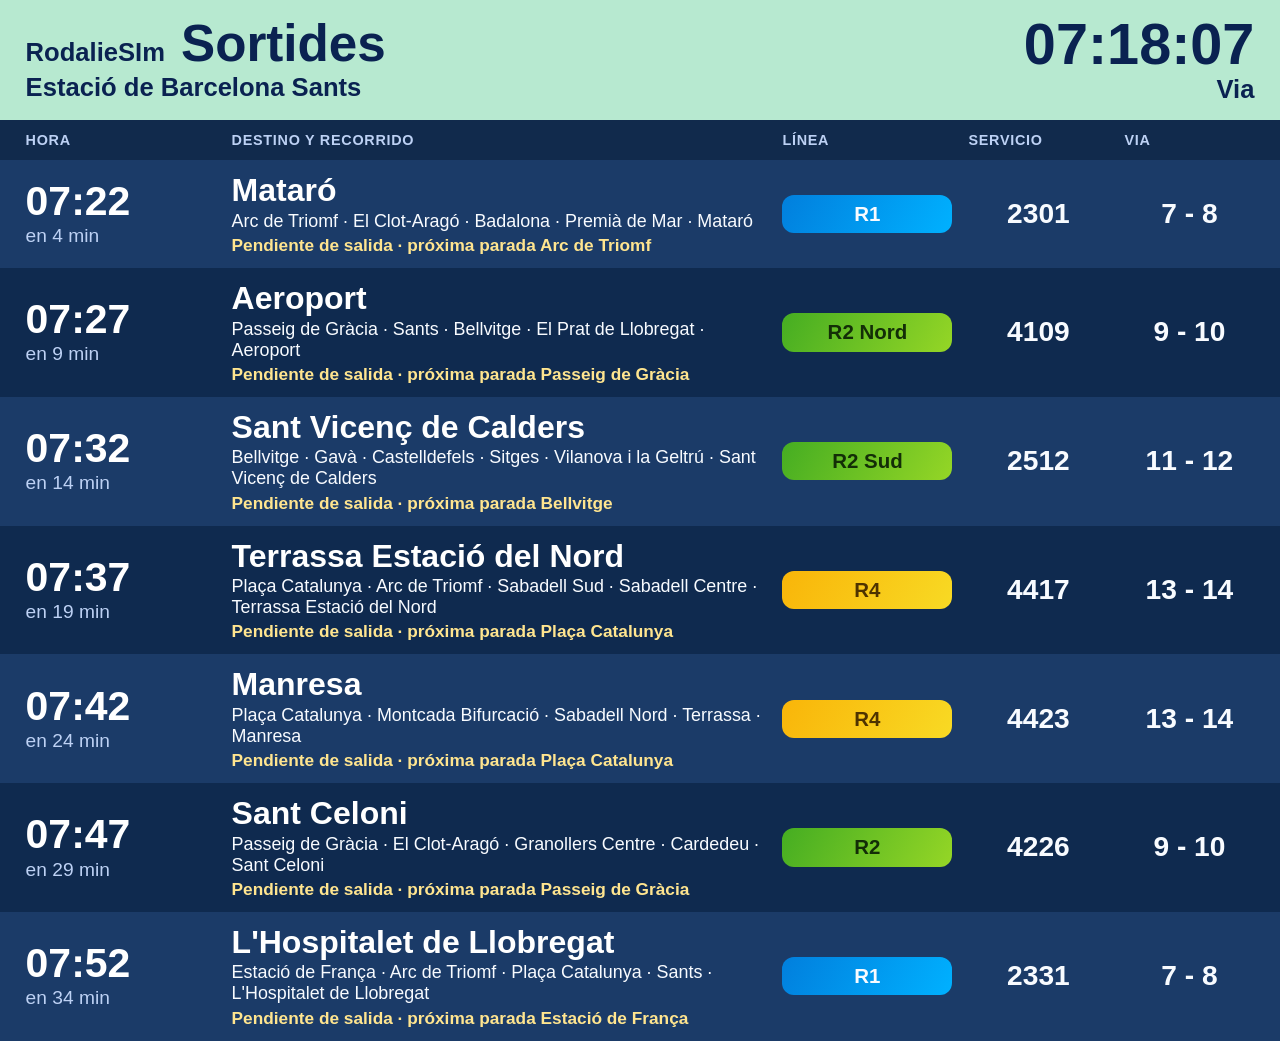
==== index.html @ 5c64d82a "Hacer panel dinámico con hora real y progreso por estaciones" ====
<!DOCTYPE html>
<html lang="es">
<head>
  <meta charset="UTF-8" />
  <meta name="viewport" content="width=device-width, initial-scale=1.0" />
  <title>RodalieSIm | Sortides</title>
  <link rel="stylesheet" href="styles.css" />
</head>
<body>
  <main class="board" aria-label="Panel de salidas RodalieSIm">
    <header class="board-header">
      <div class="brand-block">
        <p class="brand">RodalieSIm</p>
        <h1>Sortides</h1>
        <p class="station">Estació de Barcelona Sants</p>
      </div>
      <div class="clock-block" aria-live="polite">
        <p id="clock">00:00:00</p>
        <p class="track-label">Via</p>
      </div>
    </header>

    <section class="departures" aria-label="Listado de salidas">
      <div class="departure-head">
        <p>Hora</p>
        <p>Destino y recorrido</p>
        <p>Línea</p>
        <p>Servicio</p>
        <p>Via</p>
      </div>
      <div id="departures-list"></div>
    </section>
  </main>

  <template id="departure-row-template">
    <article class="departure-row">
      <div class="time-block">
        <p class="time">00:00</p>
        <p class="countdown">en 0 min</p>
      </div>
      <div class="route">
        <p class="destination"></p>
        <p class="stops"></p>
        <p class="status"></p>
      </div>
      <p class="line-pill"></p>
      <p class="service"></p>
      <p class="platform"></p>
    </article>
  </template>

  <script src="script.js"></script>
</body>
</html>
---- styles.css ----
:root {
  --header-bg: #b7e9d0;
  --row-dark: #0f2a4f;
  --row-light: #1b3b68;
  --text-main: #f8fbff;
  --text-strong: #ffffff;
  --muted: #bdd1f4;
}

* {
  box-sizing: border-box;
}

body {
  margin: 0;
  font-family: "Segoe UI", Tahoma, Geneva, Verdana, sans-serif;
  background: #071834;
  color: var(--text-main);
}

.board {
  width: 100%;
  min-height: 100vh;
}

.board-header {
  background: var(--header-bg);
  color: #0a2251;
  display: flex;
  justify-content: space-between;
  align-items: center;
  padding: 1rem 1.6rem;
  gap: 1rem;
}

.brand-block {
  display: grid;
  align-items: baseline;
  grid-template-columns: auto auto;
  column-gap: 1rem;
}

.brand {
  font-size: clamp(1.5rem, 2vw, 2.3rem);
  font-weight: 700;
  margin: 0;
}

h1 {
  margin: 0;
  font-size: clamp(2rem, 4vw, 4rem);
  font-weight: 800;
  line-height: 1;
}

.station {
  margin: 0.2rem 0 0;
  grid-column: 1 / span 2;
  font-size: clamp(1rem, 2vw, 2.4rem);
  font-weight: 700;
}

.clock-block {
  text-align: right;
}

#clock {
  margin: 0;
  font-size: clamp(2rem, 4.5vw, 5rem);
  font-weight: 700;
  line-height: 1;
}

.track-label {
  margin: 0.1rem 0 0;
  font-size: clamp(1rem, 2vw, 2rem);
  font-weight: 700;
}

.departures {
  display: flex;
  flex-direction: column;
}

.departure-head,
.departure-row {
  display: grid;
  grid-template-columns: minmax(110px, 190px) 1fr minmax(95px, 170px) minmax(100px, 140px) minmax(90px, 130px);
  gap: 1rem;
  align-items: center;
  padding: 0.75rem 1.6rem;
}

.departure-head {
  background: #112a4c;
  color: var(--muted);
  font-weight: 700;
  text-transform: uppercase;
  letter-spacing: 0.05em;
  font-size: 0.9rem;
}

.departure-head p {
  margin: 0;
}

.departure-row:nth-child(odd) {
  background: var(--row-light);
}

.departure-row:nth-child(even) {
  background: var(--row-dark);
}

.time-block {
  display: flex;
  flex-direction: column;
  align-items: flex-start;
}

.time {
  margin: 0;
  font-size: clamp(1.8rem, 3.2vw, 3.8rem);
  font-weight: 700;
  color: var(--text-strong);
  line-height: 1;
}

.countdown {
  margin: 0.2rem 0 0;
  font-size: clamp(0.85rem, 1.5vw, 1.4rem);
  color: var(--muted);
}

.destination {
  margin: 0;
  font-size: clamp(1.2rem, 2.5vw, 3rem);
  font-weight: 650;
  color: var(--text-strong);
}

.stops {
  margin: 0.1rem 0 0;
  font-size: clamp(0.9rem, 1.4vw, 1.5rem);
}

.status {
  margin: 0.2rem 0 0;
  font-size: clamp(0.9rem, 1.35vw, 1.4rem);
  color: #ffe58f;
  font-weight: 600;
}

.line-pill {
  justify-self: stretch;
  text-align: center;
  border-radius: 12px;
  padding: 0.45rem 0.7rem;
  font-size: clamp(1rem, 1.6vw, 1.9rem);
  font-weight: 800;
  margin: 0;
}

.line-r1 {
  background: linear-gradient(120deg, #017fdd, #00b1ff);
}

.line-r2,
.line-r2s {
  background: linear-gradient(120deg, #45ad22, #95d626);
  color: #132e07;
}

.line-r4 {
  background: linear-gradient(120deg, #f9b509, #f8da24);
  color: #4e3300;
}

.service,
.platform {
  margin: 0;
  text-align: center;
  font-size: clamp(1.2rem, 2.2vw, 2.4rem);
  font-weight: 700;
}

@media (max-width: 1024px) {
  .departure-head {
    display: none;
  }

  .departure-row {
    grid-template-columns: 110px 1fr 95px 90px;
    grid-template-areas:
      "time route line platform"
      "time route service platform";
  }

  .time-block {
    grid-area: time;
  }

  .route {
    grid-area: route;
  }

  .line-pill {
    grid-area: line;
  }

  .service {
    grid-area: service;
    text-align: left;
  }

  .platform {
    grid-area: platform;
  }
}

@media (max-width: 760px) {
  .board-header {
    flex-direction: column;
    align-items: flex-start;
  }

  .clock-block {
    text-align: left;
  }

  .departure-row {
    grid-template-columns: 95px 1fr;
    grid-template-areas:
      "time route"
      "line service"
      "platform platform";
    gap: 0.5rem 0.8rem;
  }

  .line-pill,
  .service,
  .platform {
    text-align: left;
  }
}
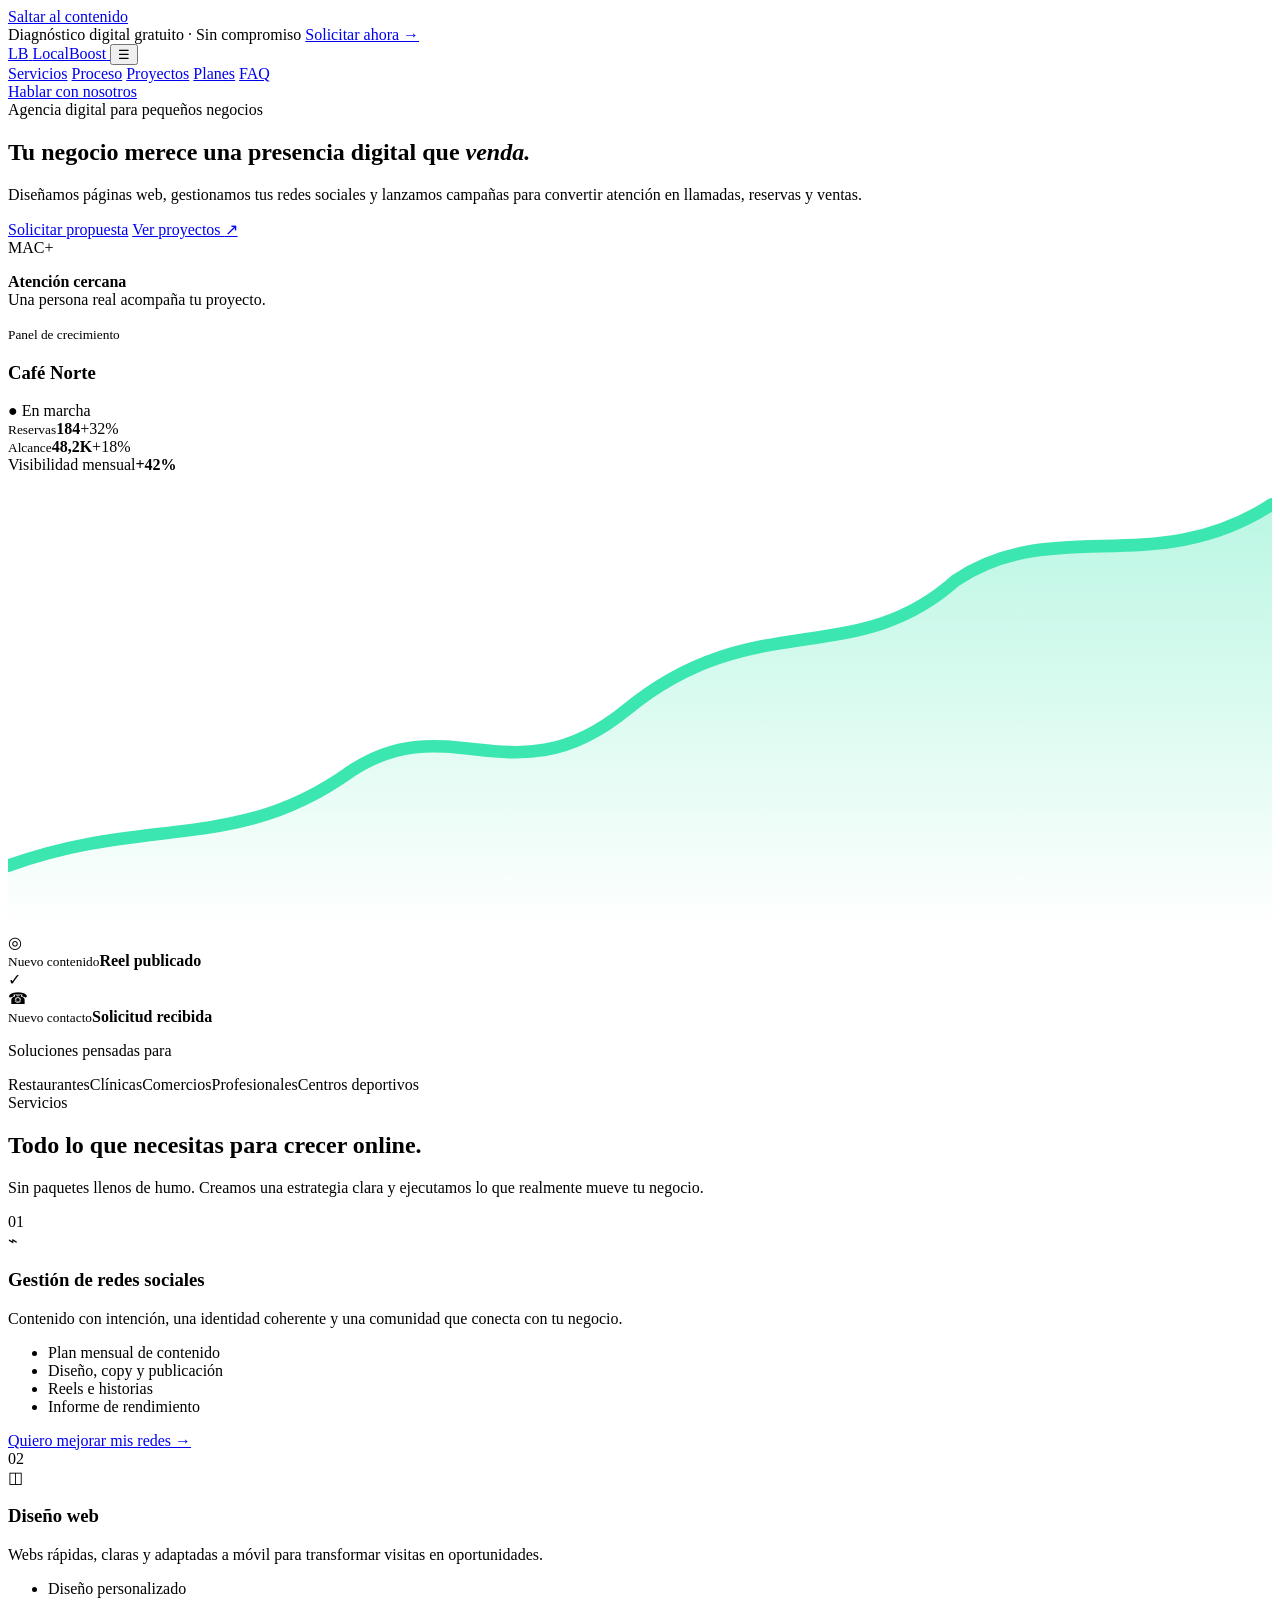
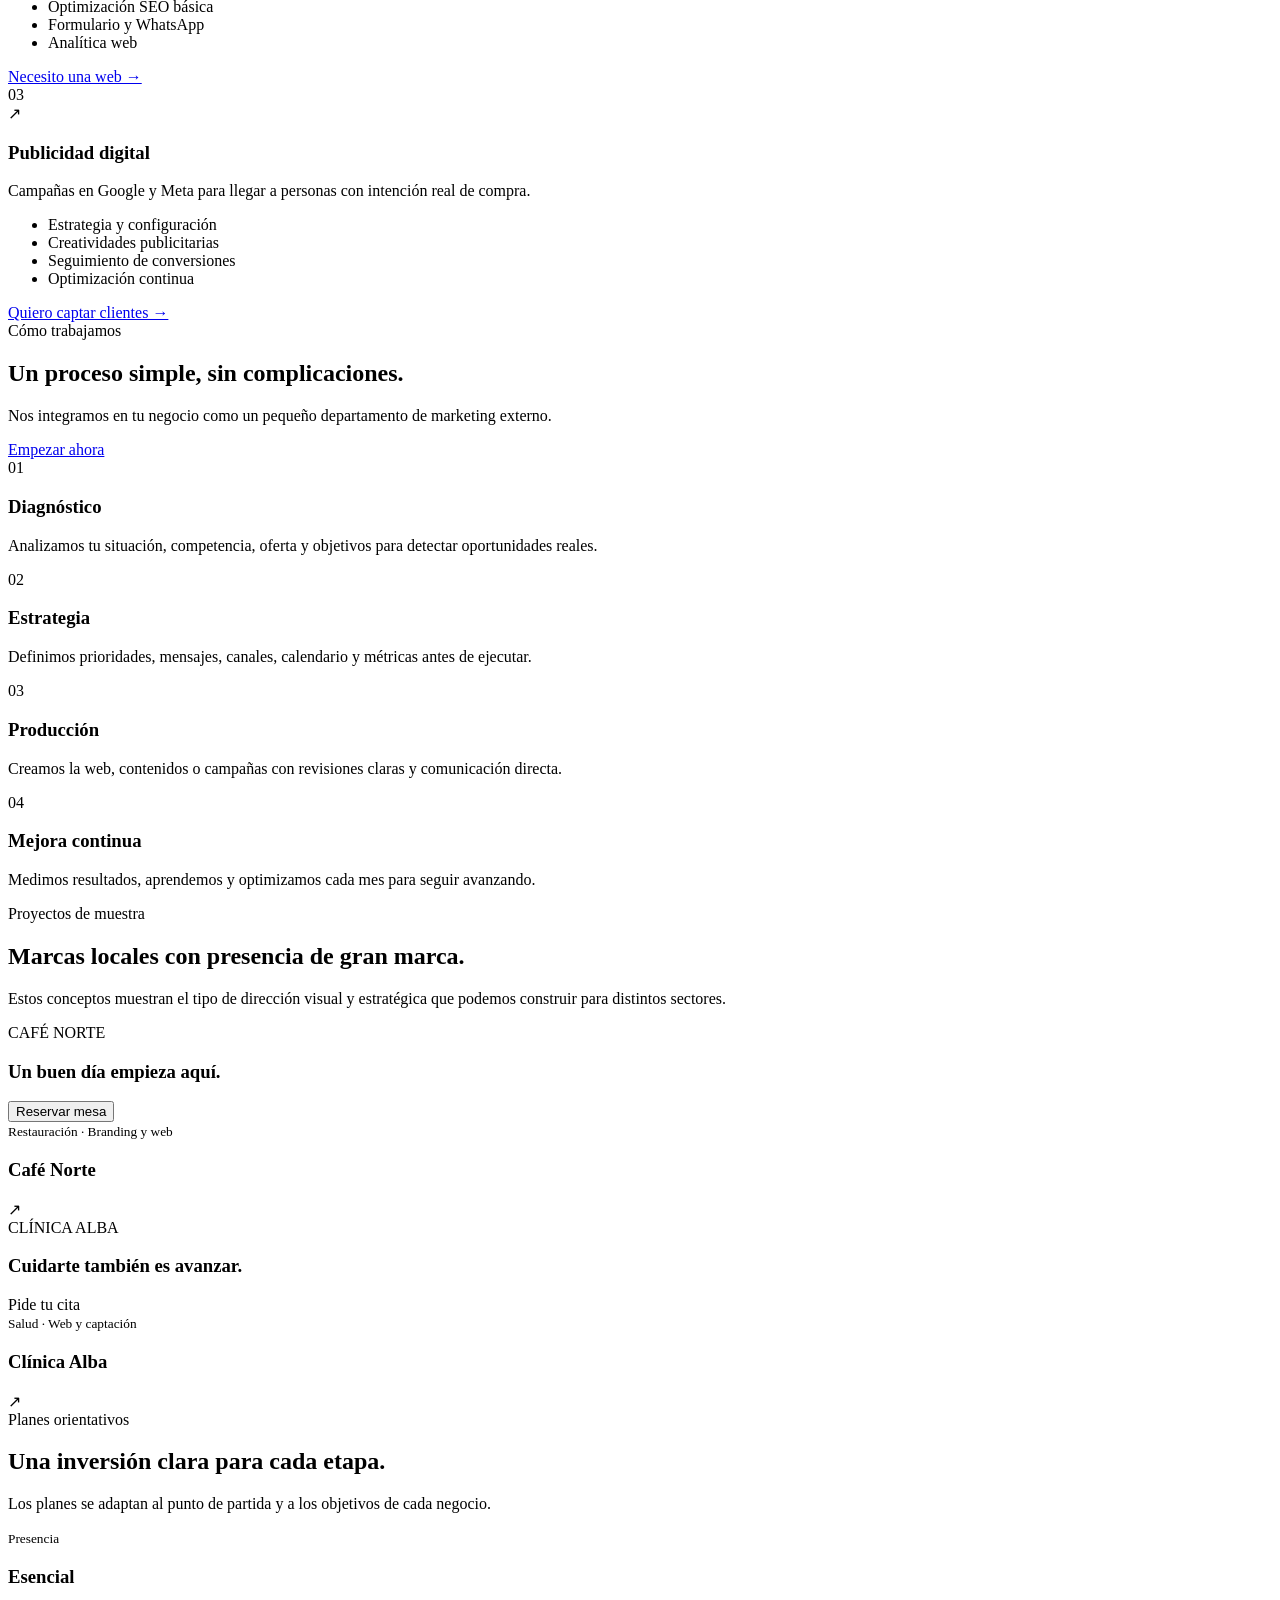
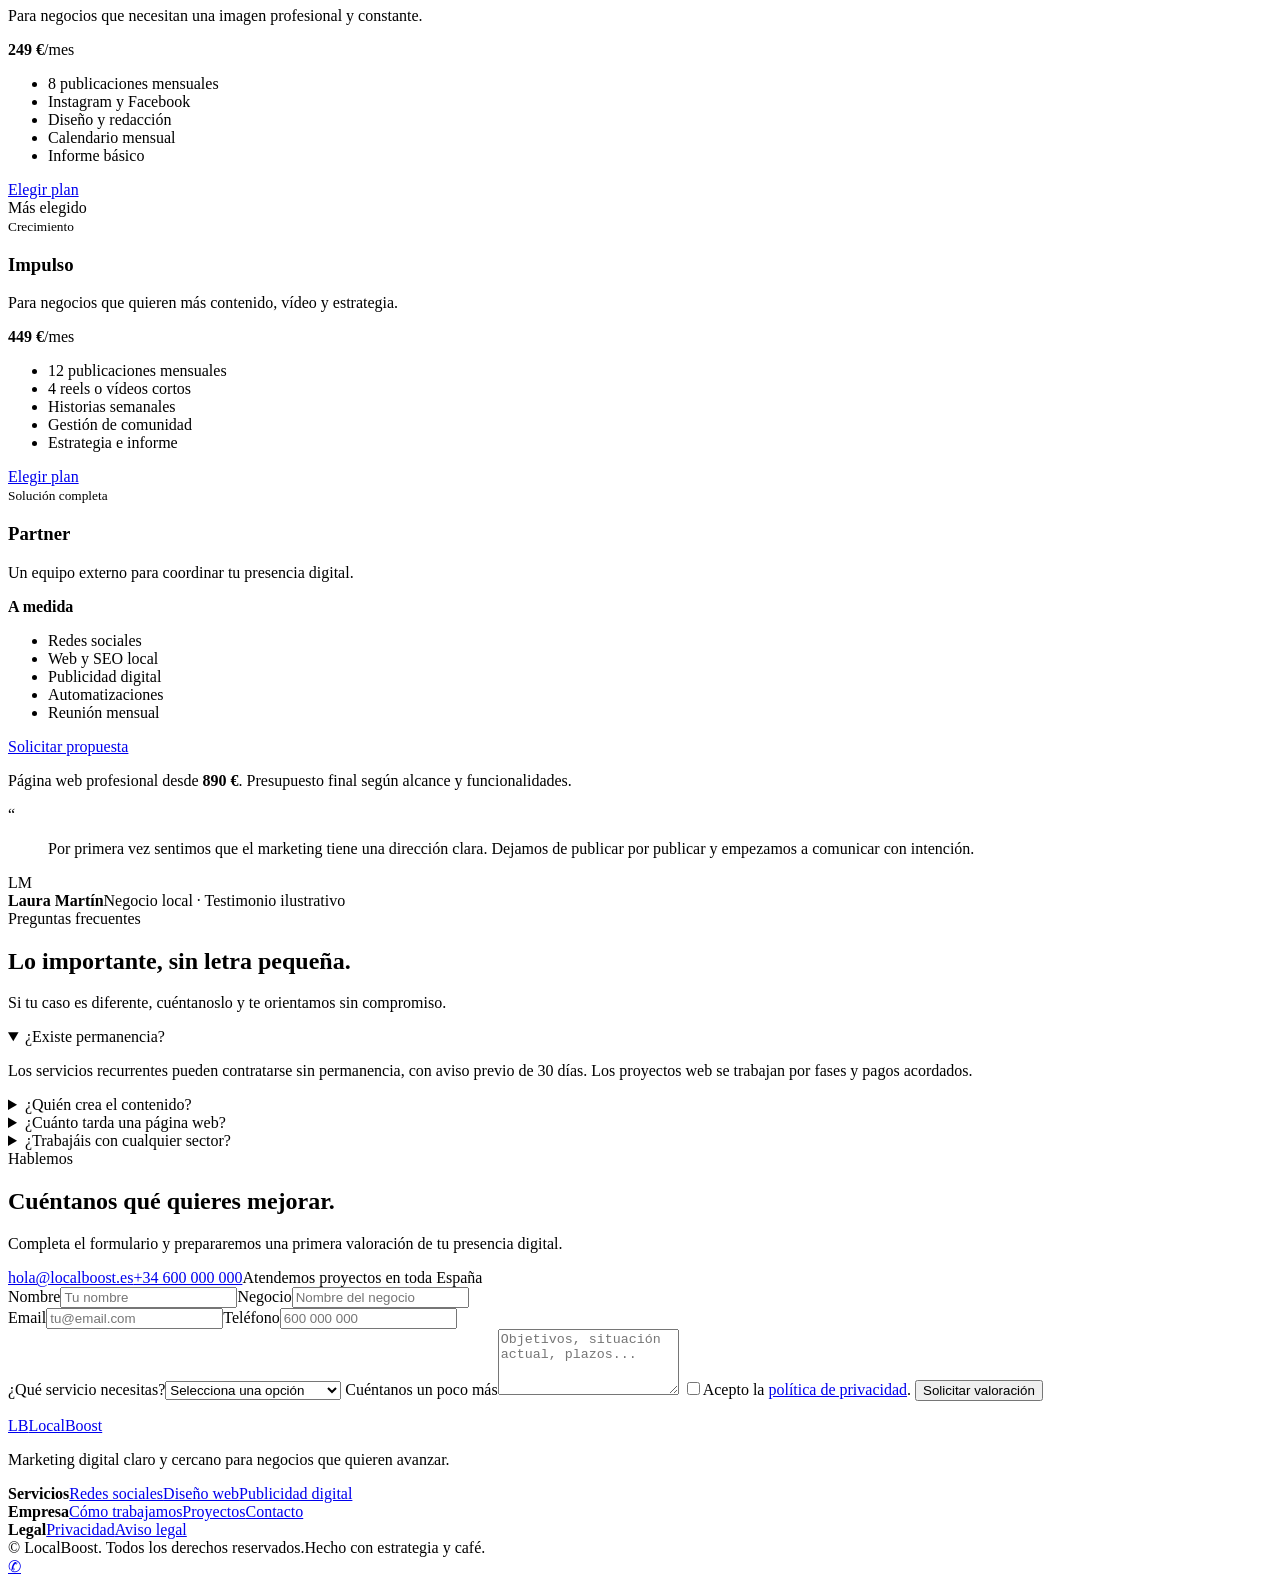
==== commit 3e3b44b1: "Add files via upload" ====
--- a/index.html
+++ b/index.html
@@ -1,54 +1,169 @@
-<!DOCTYPE html>
+<!doctype html>
 <html lang="es">
 <head>
-  <meta charset="UTF-8" />
-  <meta name="viewport" content="width=device-width, initial-scale=1.0" />
-  <title>RodalieSIm | Sortides</title>
-  <link rel="stylesheet" href="styles.css" />
+  <meta charset="utf-8">
+  <meta name="viewport" content="width=device-width, initial-scale=1">
+  <meta name="description" content="LocalBoost ayuda a pequeños negocios a conseguir clientes con redes sociales, páginas web y publicidad digital.">
+  <meta name="theme-color" content="#07111f">
+  <meta property="og:title" content="LocalBoost — Marketing para negocios locales">
+  <meta property="og:description" content="Redes sociales, páginas web y campañas digitales enfocadas en resultados.">
+  <meta property="og:type" content="website">
+  <title>LocalBoost | Marketing digital para negocios locales</title>
+  <link rel="icon" href="assets/img/favicon.svg" type="image/svg+xml">
+  <link rel="preconnect" href="https://fonts.googleapis.com">
+  <link rel="preconnect" href="https://fonts.gstatic.com" crossorigin>
+  <link href="https://fonts.googleapis.com/css2?family=DM+Sans:wght@400;500;600;700&family=Manrope:wght@600;700;800&display=swap" rel="stylesheet">
+  <link rel="stylesheet" href="assets/css/styles.css">
+  <script defer src="assets/js/main.js"></script>
 </head>
 <body>
-  <main class="board" aria-label="Panel de salidas RodalieSIm">
-    <header class="board-header">
-      <div class="brand-block">
-        <p class="brand">RodalieSIm</p>
-        <h1>Sortides</h1>
-        <p class="station">Estació de Barcelona Sants</p>
+  <a class="skip-link" href="#contenido">Saltar al contenido</a>
+  <div class="announcement">Diagnóstico digital gratuito · Sin compromiso <a href="#contacto">Solicitar ahora →</a></div>
+
+  <header class="site-header" id="inicio">
+    <div class="container nav-wrap">
+      <a class="brand" href="#inicio" aria-label="LocalBoost, inicio">
+        <span class="brand-mark">LB</span>
+        <span>LocalBoost</span>
+      </a>
+      <button class="menu-button" aria-expanded="false" aria-controls="main-nav" aria-label="Abrir menú">☰</button>
+      <nav id="main-nav" class="main-nav" aria-label="Navegación principal">
+        <a href="#servicios">Servicios</a>
+        <a href="#proceso">Proceso</a>
+        <a href="#casos">Proyectos</a>
+        <a href="#precios">Planes</a>
+        <a href="#faq">FAQ</a>
+      </nav>
+      <a class="button button-small desktop-cta" href="#contacto">Hablar con nosotros</a>
+    </div>
+  </header>
+
+  <main id="contenido">
+    <section class="hero section">
+      <div class="container hero-grid">
+        <div class="hero-copy reveal">
+          <div class="eyebrow"><span></span> Agencia digital para pequeños negocios</div>
+          <h1>Tu negocio merece una presencia digital que <em>venda.</em></h1>
+          <p class="hero-text">Diseñamos páginas web, gestionamos tus redes sociales y lanzamos campañas para convertir atención en llamadas, reservas y ventas.</p>
+          <div class="hero-actions">
+            <a class="button" href="#contacto">Solicitar propuesta</a>
+            <a class="text-link" href="#casos">Ver proyectos <span>↗</span></a>
+          </div>
+          <div class="hero-proof">
+            <div class="avatars" aria-hidden="true"><span>M</span><span>A</span><span>C</span><span>+</span></div>
+            <p><strong>Atención cercana</strong><br>Una persona real acompaña tu proyecto.</p>
+          </div>
+        </div>
+
+        <div class="hero-visual reveal delay-1" aria-label="Vista previa de resultados de marketing">
+          <div class="visual-glow"></div>
+          <div class="dashboard-card">
+            <div class="dash-top"><div><small>Panel de crecimiento</small><h3>Café Norte</h3></div><span class="status">● En marcha</span></div>
+            <div class="metric-grid">
+              <div class="metric"><small>Reservas</small><strong>184</strong><span class="positive">+32%</span></div>
+              <div class="metric"><small>Alcance</small><strong>48,2K</strong><span class="positive">+18%</span></div>
+            </div>
+            <div class="chart-area">
+              <div class="chart-label"><span>Visibilidad mensual</span><strong>+42%</strong></div>
+              <svg viewBox="0 0 500 180" role="img" aria-label="Gráfico ascendente">
+                <defs><linearGradient id="fill" x1="0" y1="0" x2="0" y2="1"><stop offset="0" stop-color="#3ce6b0" stop-opacity=".35"/><stop offset="1" stop-color="#3ce6b0" stop-opacity="0"/></linearGradient></defs>
+                <path d="M0 155 C55 135 90 150 135 118 C175 91 200 130 245 93 C295 52 335 78 375 42 C414 16 454 42 500 12 L500 180 L0 180Z" fill="url(#fill)"/>
+                <path d="M0 155 C55 135 90 150 135 118 C175 91 200 130 245 93 C295 52 335 78 375 42 C414 16 454 42 500 12" fill="none" stroke="#3ce6b0" stroke-width="5" stroke-linecap="round"/>
+              </svg>
+            </div>
+          </div>
+          <div class="floating-card social-card"><span class="social-icon">◎</span><div><small>Nuevo contenido</small><strong>Reel publicado</strong></div><span>✓</span></div>
+          <div class="floating-card lead-card"><span>☎</span><div><small>Nuevo contacto</small><strong>Solicitud recibida</strong></div></div>
+        </div>
       </div>
-      <div class="clock-block" aria-live="polite">
-        <p id="clock">00:00:00</p>
-        <p class="track-label">Via</p>
+    </section>
+
+    <section class="trust-strip">
+      <div class="container trust-content"><p>Soluciones pensadas para</p><div class="industry-list"><span>Restaurantes</span><span>Clínicas</span><span>Comercios</span><span>Profesionales</span><span>Centros deportivos</span></div></div>
+    </section>
+
+    <section class="section" id="servicios">
+      <div class="container">
+        <div class="section-heading reveal"><div><div class="eyebrow"><span></span> Servicios</div><h2>Todo lo que necesitas para crecer online.</h2></div><p>Sin paquetes llenos de humo. Creamos una estrategia clara y ejecutamos lo que realmente mueve tu negocio.</p></div>
+        <div class="services-grid">
+          <article class="service-card featured reveal"><div class="service-number">01</div><div class="service-icon">⌁</div><h3>Gestión de redes sociales</h3><p>Contenido con intención, una identidad coherente y una comunidad que conecta con tu negocio.</p><ul><li>Plan mensual de contenido</li><li>Diseño, copy y publicación</li><li>Reels e historias</li><li>Informe de rendimiento</li></ul><a href="#contacto">Quiero mejorar mis redes →</a></article>
+          <article class="service-card reveal delay-1"><div class="service-number">02</div><div class="service-icon">◫</div><h3>Diseño web</h3><p>Webs rápidas, claras y adaptadas a móvil para transformar visitas en oportunidades.</p><ul><li>Diseño personalizado</li><li>Optimización SEO básica</li><li>Formulario y WhatsApp</li><li>Analítica web</li></ul><a href="#contacto">Necesito una web →</a></article>
+          <article class="service-card reveal delay-2"><div class="service-number">03</div><div class="service-icon">↗</div><h3>Publicidad digital</h3><p>Campañas en Google y Meta para llegar a personas con intención real de compra.</p><ul><li>Estrategia y configuración</li><li>Creatividades publicitarias</li><li>Seguimiento de conversiones</li><li>Optimización continua</li></ul><a href="#contacto">Quiero captar clientes →</a></article>
+        </div>
       </div>
-    </header>
+    </section>
 
-    <section class="departures" aria-label="Listado de salidas">
-      <div class="departure-head">
-        <p>Hora</p>
-        <p>Destino y recorrido</p>
-        <p>Línea</p>
-        <p>Servicio</p>
-        <p>Via</p>
+    <section class="section section-dark" id="proceso">
+      <div class="container process-grid">
+        <div class="sticky-copy reveal"><div class="eyebrow light"><span></span> Cómo trabajamos</div><h2>Un proceso simple, sin complicaciones.</h2><p>Nos integramos en tu negocio como un pequeño departamento de marketing externo.</p><a class="button button-light" href="#contacto">Empezar ahora</a></div>
+        <div class="steps">
+          <article class="step reveal"><span>01</span><div><h3>Diagnóstico</h3><p>Analizamos tu situación, competencia, oferta y objetivos para detectar oportunidades reales.</p></div></article>
+          <article class="step reveal"><span>02</span><div><h3>Estrategia</h3><p>Definimos prioridades, mensajes, canales, calendario y métricas antes de ejecutar.</p></div></article>
+          <article class="step reveal"><span>03</span><div><h3>Producción</h3><p>Creamos la web, contenidos o campañas con revisiones claras y comunicación directa.</p></div></article>
+          <article class="step reveal"><span>04</span><div><h3>Mejora continua</h3><p>Medimos resultados, aprendemos y optimizamos cada mes para seguir avanzando.</p></div></article>
+        </div>
       </div>
-      <div id="departures-list"></div>
+    </section>
+
+    <section class="section" id="casos">
+      <div class="container">
+        <div class="section-heading reveal"><div><div class="eyebrow"><span></span> Proyectos de muestra</div><h2>Marcas locales con presencia de gran marca.</h2></div><p>Estos conceptos muestran el tipo de dirección visual y estratégica que podemos construir para distintos sectores.</p></div>
+        <div class="projects-grid">
+          <article class="project project-cafe reveal"><div class="project-browser"><div class="browser-bar"><i></i><i></i><i></i></div><div class="mock-cafe"><span>CAFÉ NORTE</span><h3>Un buen día empieza aquí.</h3><button>Reservar mesa</button></div></div><div class="project-info"><div><small>Restauración · Branding y web</small><h3>Café Norte</h3></div><span>↗</span></div></article>
+          <article class="project project-clinic reveal delay-1"><div class="project-browser"><div class="browser-bar"><i></i><i></i><i></i></div><div class="mock-clinic"><span>CLÍNICA ALBA</span><h3>Cuidarte también es avanzar.</h3><div class="clinic-pill">Pide tu cita</div></div></div><div class="project-info"><div><small>Salud · Web y captación</small><h3>Clínica Alba</h3></div><span>↗</span></div></article>
+        </div>
+      </div>
+    </section>
+
+    <section class="section pricing-section" id="precios">
+      <div class="container">
+        <div class="center-heading reveal"><div class="eyebrow center"><span></span> Planes orientativos</div><h2>Una inversión clara para cada etapa.</h2><p>Los planes se adaptan al punto de partida y a los objetivos de cada negocio.</p></div>
+        <div class="pricing-grid">
+          <article class="price-card reveal"><small>Presencia</small><h3>Esencial</h3><p>Para negocios que necesitan una imagen profesional y constante.</p><div class="price"><strong>249 €</strong><span>/mes</span></div><ul><li>8 publicaciones mensuales</li><li>Instagram y Facebook</li><li>Diseño y redacción</li><li>Calendario mensual</li><li>Informe básico</li></ul><a class="button button-outline" href="#contacto" data-plan="Esencial">Elegir plan</a></article>
+          <article class="price-card popular reveal delay-1"><div class="popular-label">Más elegido</div><small>Crecimiento</small><h3>Impulso</h3><p>Para negocios que quieren más contenido, vídeo y estrategia.</p><div class="price"><strong>449 €</strong><span>/mes</span></div><ul><li>12 publicaciones mensuales</li><li>4 reels o vídeos cortos</li><li>Historias semanales</li><li>Gestión de comunidad</li><li>Estrategia e informe</li></ul><a class="button" href="#contacto" data-plan="Impulso">Elegir plan</a></article>
+          <article class="price-card reveal delay-2"><small>Solución completa</small><h3>Partner</h3><p>Un equipo externo para coordinar tu presencia digital.</p><div class="price"><strong>A medida</strong></div><ul><li>Redes sociales</li><li>Web y SEO local</li><li>Publicidad digital</li><li>Automatizaciones</li><li>Reunión mensual</li></ul><a class="button button-outline" href="#contacto" data-plan="Partner">Solicitar propuesta</a></article>
+        </div>
+        <p class="pricing-note">Página web profesional desde <strong>890 €</strong>. Presupuesto final según alcance y funcionalidades.</p>
+      </div>
+    </section>
+
+    <section class="section testimonial-section">
+      <div class="container testimonial reveal"><div class="quote-mark">“</div><blockquote>Por primera vez sentimos que el marketing tiene una dirección clara. Dejamos de publicar por publicar y empezamos a comunicar con intención.</blockquote><div class="testimonial-person"><div class="person-avatar">LM</div><div><strong>Laura Martín</strong><span>Negocio local · Testimonio ilustrativo</span></div></div></div>
+    </section>
+
+    <section class="section" id="faq">
+      <div class="container faq-grid">
+        <div class="reveal"><div class="eyebrow"><span></span> Preguntas frecuentes</div><h2>Lo importante, sin letra pequeña.</h2><p>Si tu caso es diferente, cuéntanoslo y te orientamos sin compromiso.</p></div>
+        <div class="accordion reveal delay-1">
+          <details open><summary>¿Existe permanencia?</summary><p>Los servicios recurrentes pueden contratarse sin permanencia, con aviso previo de 30 días. Los proyectos web se trabajan por fases y pagos acordados.</p></details>
+          <details><summary>¿Quién crea el contenido?</summary><p>Nosotros preparamos estrategia, diseño y textos. Para fotografía o vídeo presencial podemos trabajar con material del cliente o presupuestar producción local.</p></details>
+          <details><summary>¿Cuánto tarda una página web?</summary><p>Una web corporativa suele requerir entre 3 y 6 semanas, dependiendo del contenido, las revisiones y las funcionalidades.</p></details>
+          <details><summary>¿Trabajáis con cualquier sector?</summary><p>Trabajamos principalmente con negocios locales y profesionales. Antes de empezar comprobamos que podamos aportar valor y que no existan conflictos de exclusividad.</p></details>
+        </div>
+      </div>
+    </section>
+
+    <section class="section contact-section" id="contacto">
+      <div class="container contact-grid">
+        <div class="contact-copy reveal"><div class="eyebrow light"><span></span> Hablemos</div><h2>Cuéntanos qué quieres mejorar.</h2><p>Completa el formulario y prepararemos una primera valoración de tu presencia digital.</p><div class="contact-details"><a href="mailto:hola@localboost.es">hola@localboost.es</a><a href="tel:+34600000000">+34 600 000 000</a><span>Atendemos proyectos en toda España</span></div></div>
+        <form class="contact-form reveal delay-1" id="lead-form">
+          <div class="form-row"><label>Nombre<input name="nombre" required placeholder="Tu nombre"></label><label>Negocio<input name="negocio" required placeholder="Nombre del negocio"></label></div>
+          <div class="form-row"><label>Email<input type="email" name="email" required placeholder="tu@email.com"></label><label>Teléfono<input type="tel" name="telefono" placeholder="600 000 000"></label></div>
+          <label>¿Qué servicio necesitas?<select name="servicio" id="servicio"><option value="">Selecciona una opción</option><option>Gestión de redes sociales</option><option>Página web</option><option>Publicidad digital</option><option>Solución completa</option></select></label>
+          <label>Cuéntanos un poco más<textarea name="mensaje" rows="4" placeholder="Objetivos, situación actual, plazos..."></textarea></label>
+          <label class="checkbox"><input type="checkbox" required><span>Acepto la <a href="privacidad.html">política de privacidad</a>.</span></label>
+          <button class="button button-full" type="submit">Solicitar valoración</button>
+          <p class="form-feedback" id="form-feedback" role="status"></p>
+        </form>
+      </div>
     </section>
   </main>
 
-  <template id="departure-row-template">
-    <article class="departure-row">
-      <div class="time-block">
-        <p class="time">00:00</p>
-        <p class="countdown">en 0 min</p>
-      </div>
-      <div class="route">
-        <p class="destination"></p>
-        <p class="stops"></p>
-        <p class="status"></p>
-      </div>
-      <p class="line-pill"></p>
-      <p class="service"></p>
-      <p class="platform"></p>
-    </article>
-  </template>
+  <footer class="site-footer">
+    <div class="container footer-grid"><div><a class="brand footer-brand" href="#inicio"><span class="brand-mark">LB</span><span>LocalBoost</span></a><p>Marketing digital claro y cercano para negocios que quieren avanzar.</p></div><div><strong>Servicios</strong><a href="#servicios">Redes sociales</a><a href="#servicios">Diseño web</a><a href="#servicios">Publicidad digital</a></div><div><strong>Empresa</strong><a href="#proceso">Cómo trabajamos</a><a href="#casos">Proyectos</a><a href="#contacto">Contacto</a></div><div><strong>Legal</strong><a href="privacidad.html">Privacidad</a><a href="aviso-legal.html">Aviso legal</a></div></div>
+    <div class="container footer-bottom"><span>© <span id="year"></span> LocalBoost. Todos los derechos reservados.</span><span>Hecho con estrategia y café.</span></div>
+  </footer>
 
-  <script src="script.js"></script>
+  <a class="whatsapp" href="https://wa.me/34600000000?text=Hola%20LocalBoost,%20quiero%20información" target="_blank" rel="noopener" aria-label="Contactar por WhatsApp">✆</a>
 </body>
 </html>
